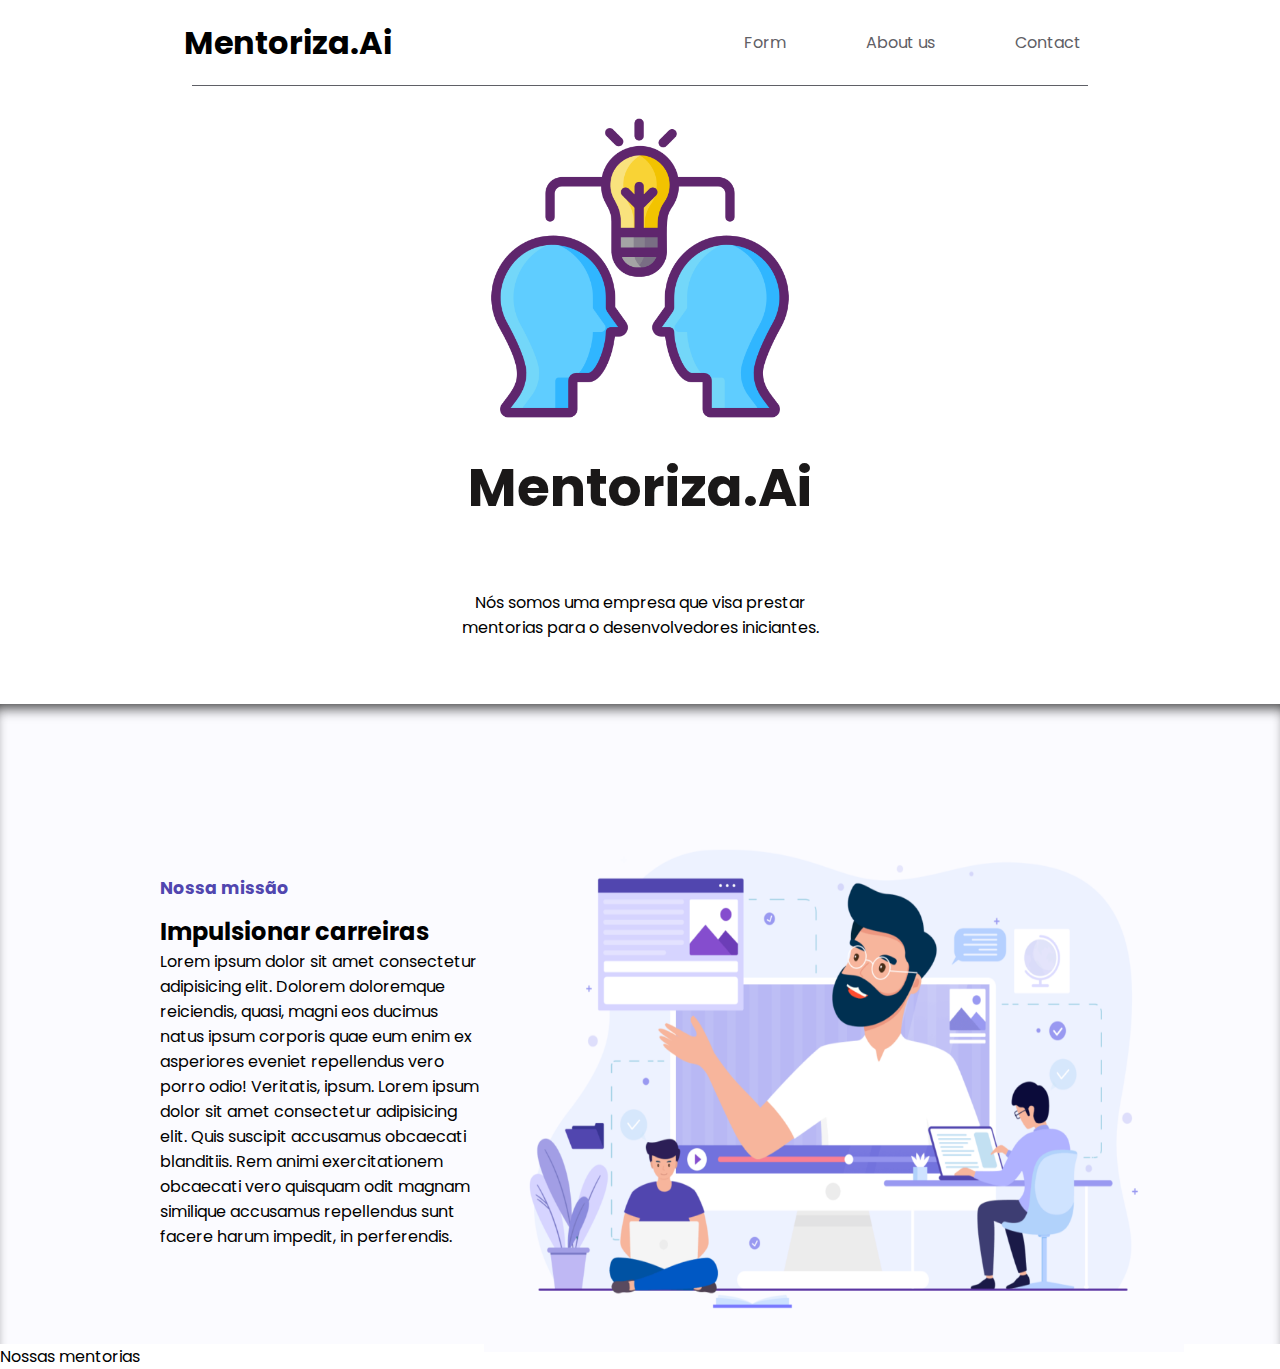
==== aboutUs.html @ 51d623b3 "First commit" ====
<!DOCTYPE html>
<html lang="en">
<head>
    <link rel="preconnect" href="https://fonts.googleapis.com">
    <link rel="preconnect" href="https://fonts.gstatic.com" crossorigin>    

    <meta charset="UTF-8">
    <meta http-equiv="X-UA-Compatible" content="IE=edge">
    <meta name="viewport" content="width=device-width, initial-scale=1.0">
    
    <title>About Us.Ai</title>

    <link href="https://fonts.googleapis.com/css2?family=Poppins&family=Staatliches&display=swap" rel="stylesheet">
    <link rel="shortcut icon" href="/assets/mentor.png" type="image/x-icon">
    <link rel="stylesheet" href="/style/aboutUs.css">
</head>
<body>
    <header>
        <div class="container-header">
            <nav>
                <h1><a href="aboutUs.html">Mentoriza.Ai</a></h1>
                <ul>
                    <li><a href="index.html">Form</a></li>
                    <li><a href="aboutUs.html">About us</a></li>
                    <li><a href="#">Contact</a></li>
                </ul>
            </nav>
            <div class="line"></div>
        </div>
    </header>
    <main>
        <section>
            <div class="container-apresentation">
                <img src="/assets/mentor.png" alt="">   
                <h1>Mentoriza.Ai</h1>
                <p>Nós somos uma empresa que visa prestar mentorias para o desenvolvedores iniciantes.</p>
            </div>
        </section>
        <section class="container">
            <div class="container-mission">
                <div class="mission">
                    <p>Nossa missão</p>
                    <h2>Impulsionar carreiras</h2>
                    <p>Lorem ipsum dolor sit amet consectetur adipisicing elit. Dolorem doloremque reiciendis, quasi, magni eos ducimus natus ipsum corporis quae eum enim ex asperiores eveniet repellendus vero porro odio! Veritatis, ipsum. Lorem ipsum dolor sit amet consectetur adipisicing elit. Quis suscipit accusamus obcaecati blanditiis. Rem animi exercitationem obcaecati vero quisquam odit magnam similique accusamus repellendus sunt facere harum impedit, in perferendis.
                    </p>
                </div>
                <div class="image-misison">
                    <figure>
                        <img src="/assets/Cover-1024x768.png" alt="">
                        
                    </figure>
                </div>
            </div>
        </section>
        <section>
            <div class="container-types">
                <div class="types">
                    <p>Nossas mentorias</p>
                </div>
            </div>
        </section>
    </main>
</body>
</html>
---- style/aboutUs.css ----
* {
    padding: 0;
    margin: 0;
    box-sizing: border-box;
}

body {
    background-color: #ffffff;
    font-family: 'Poppins', sans-serif;
}

div.container-header {
    max-width: 1920px;
    margin: 0 auto;        
    width: 100%;
    background-color: #ffffff;
    
}

h1 {
    font-weight: bold;
}

h1 a {
    text-decoration: none;
    color: #000;
}

header div nav, ul {
    display: flex;
    align-items: center;
    justify-content: space-around;
    
    padding: 15px;
}

nav ul {
    list-style: none;
    gap: 5em;
}

nav ul a {
    text-decoration: none;
    color: #5f6066;

}
nav ul a:hover {
    color: #000;
}

div.line {
    border-bottom: 1px solid #5f6066;
    width: 70%;
    margin: 0 auto;
}

/* section */

section .container-apresentation {
    display: flex;
    justify-content: center;
    align-items: center;
    flex-direction: column;

    text-align: center;
    
    margin: 2em auto;
    
    max-width: 400px;
    
}

section .container-apresentation img {
    width: 300px;
}

section .container-apresentation h1 {
    padding: 30px;
    font-size: 40pt;
    transition: all 0.5s;
    color: rgb(26, 24, 24);
}

section .container-apresentation p {
    margin-top: 2em;    
    padding-bottom: 2em;
}

section .container-apresentation h1:hover {
    transform: scale(2);
}


.container {
    width: 100%;
    background-color: #fbfbff;
    box-shadow: inset 0px 10px 13px -6px rgba(0,0,0,0.75);
    height: 40em;
}

 section .container-mission {
    display: flex;
    align-items: center;

    width: 80%;

    margin: 2em 10em;
    padding-top: 3em ;
}

.mission p:first-child {
    color: #5146af;
    font-weight: bold;
    line-height: 3em;
    font-size: 13pt;
}

.container-mission img {

    width: 700px;   
    height: 600px;
}
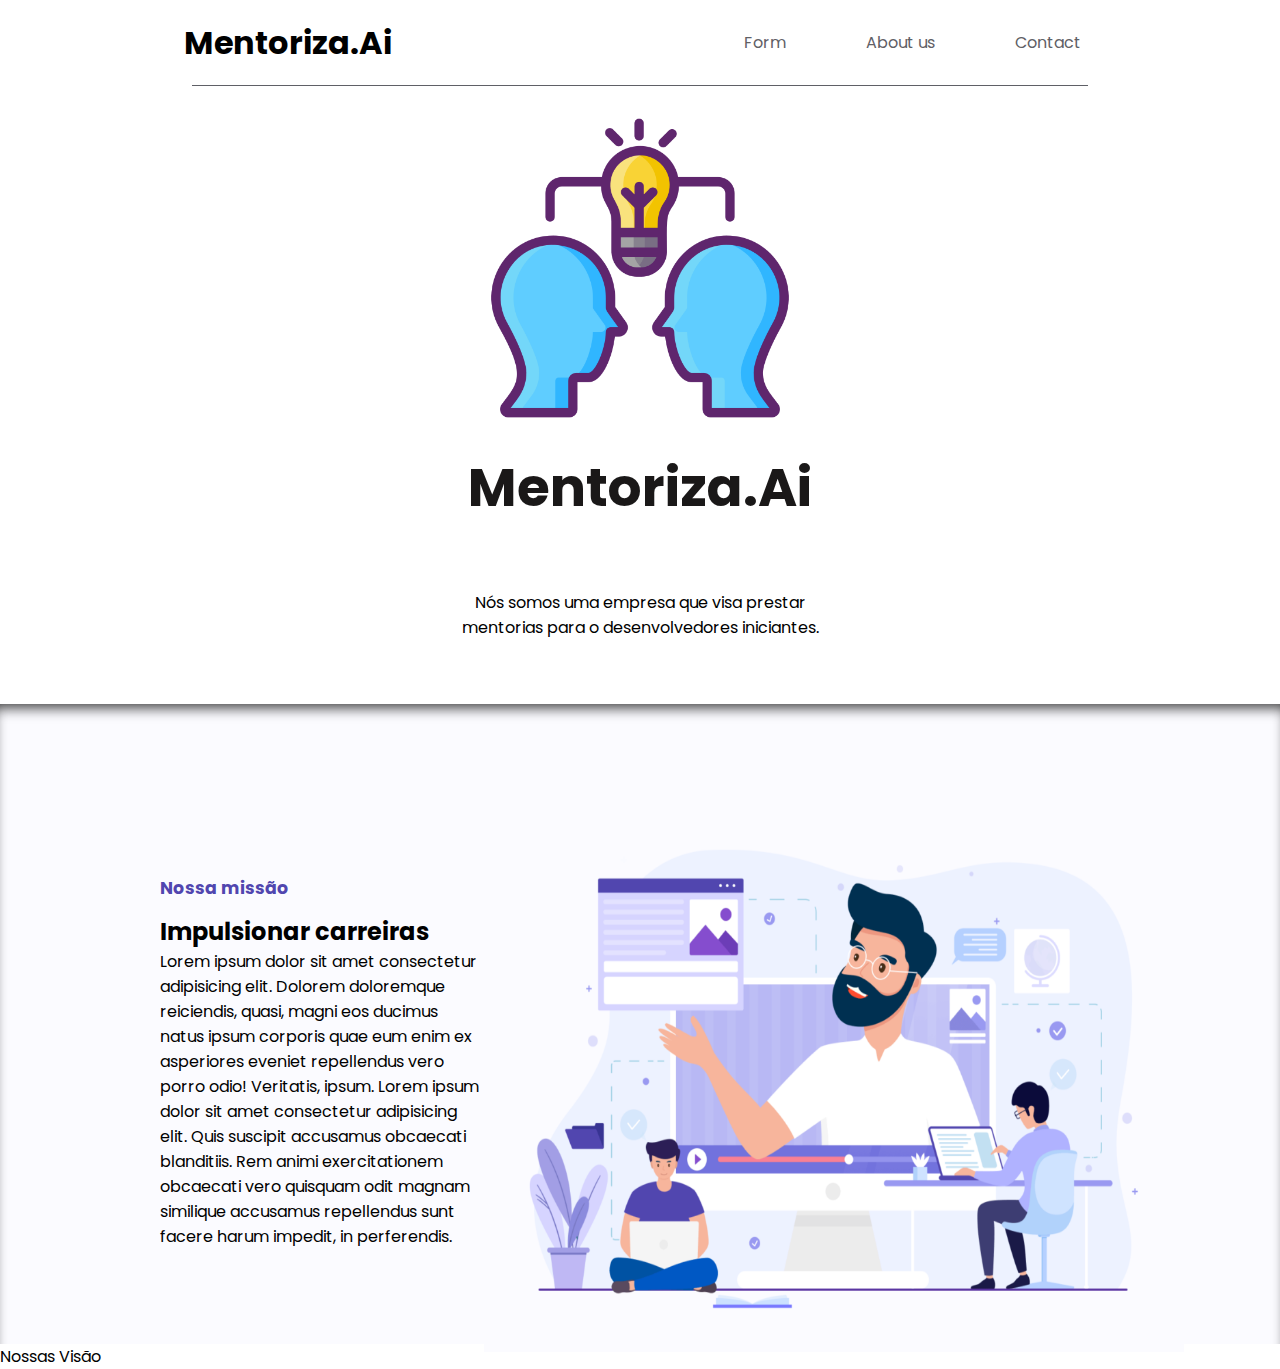
==== commit 3be98ac1: "first commit" ====
--- a/aboutUs.html
+++ b/aboutUs.html
@@ -53,9 +53,9 @@
             </div>
         </section>
         <section>
-            <div class="container-types">
-                <div class="types">
-                    <p>Nossas mentorias</p>
+            <div class="container-vision">
+                <div class="vision">
+                    <p>Nossas Visão</p>
                 </div>
             </div>
         </section>
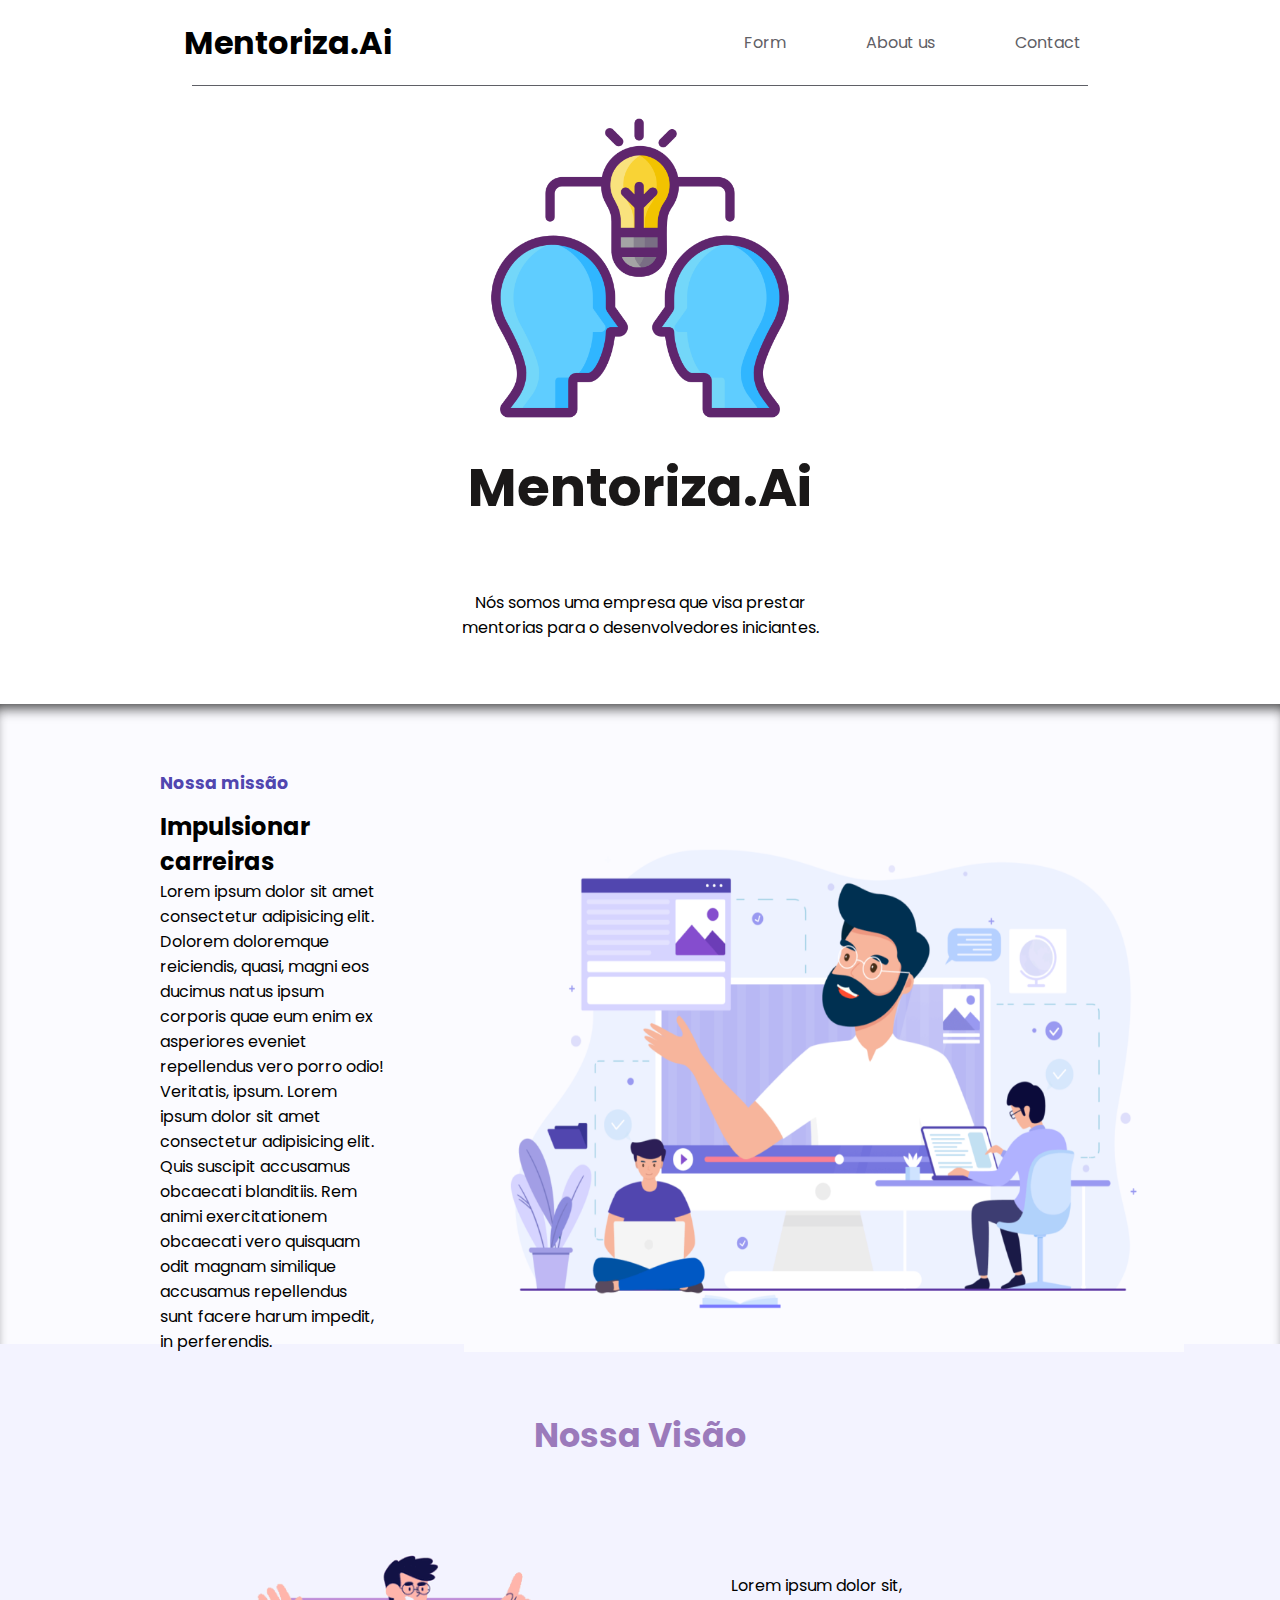
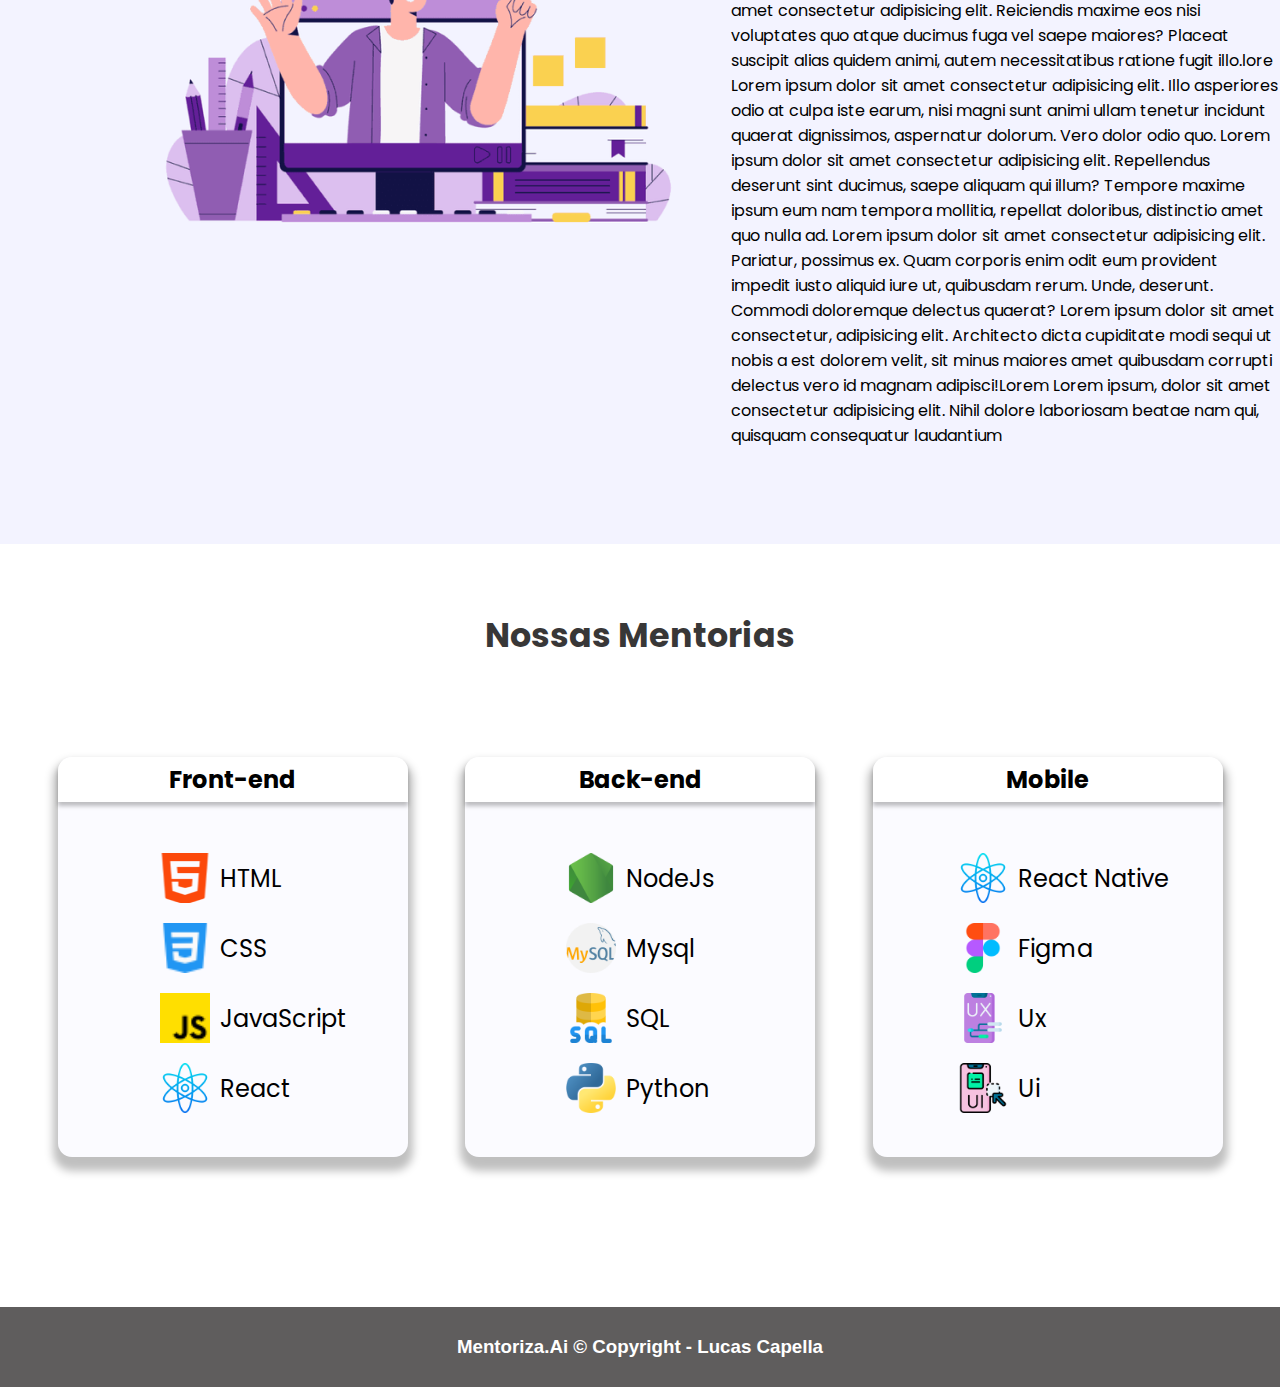
==== commit 47d8fe0e: "Projeto finalizado" ====
--- a/aboutUs.html
+++ b/aboutUs.html
@@ -55,10 +55,72 @@
         <section>
             <div class="container-vision">
                 <div class="vision">
-                    <p>Nossas Visão</p>
+                    <div class="our-vision">
+                        <h2>Nossa Visão</h2>
+                    </div> 
+                    <div class="content-vision">
+                         <img src="/assets/VISION.png " alt="mocinho saindo da tela">
+                        <div class="text-vision">
+                            <p>Lorem ipsum dolor sit,<br>amet consectetur adipisicing elit. Reiciendis maxime eos nisi voluptates quo atque ducimus fuga vel saepe maiores? Placeat suscipit alias quidem animi, autem necessitatibus ratione fugit illo.lore
+                            Lorem ipsum dolor sit amet consectetur adipisicing elit. Illo asperiores odio at culpa iste earum, nisi magni sunt animi ullam tenetur incidunt quaerat dignissimos, aspernatur dolorum. Vero dolor odio quo.
+                            Lorem ipsum dolor sit amet consectetur adipisicing elit. Repellendus deserunt sint ducimus, saepe aliquam qui illum? Tempore maxime ipsum eum nam tempora mollitia, repellat doloribus, distinctio amet quo nulla ad.
+                            Lorem ipsum dolor sit amet consectetur adipisicing elit. Pariatur, possimus ex. Quam corporis enim odit eum provident impedit iusto aliquid iure ut, quibusdam rerum. Unde, deserunt. Commodi doloremque delectus quaerat?
+                            Lorem ipsum dolor sit amet consectetur, adipisicing elit. Architecto dicta cupiditate modi sequi ut nobis a est dolorem velit, sit minus maiores amet quibusdam corrupti delectus vero id magnam adipisci!Lorem
+                            Lorem ipsum, dolor sit amet consectetur adipisicing elit. Nihil dolore laboriosam beatae nam qui, quisquam consequatur laudantium 
+                            </p>
+                        </div>
+                    </div>
+                </div>
+            </div>
+        </section>
+        <section>
+            <div class="container-mentoring">
+                <h2>Nossas Mentorias</h2>
+                <div class="our-mentoring">
+                    <div class="container-cards">
+                        <div class="expansive-card">
+                            <h3>Front-end</h3>
+                            <div class="card1 cards">
+                                <ul>
+                                    <li class="html">HTML</li>
+                                    <li class="css">CSS</li>
+                                    <li class="js">JavaScript</li>
+                                    <li class="react">React</li>
+                                </ul>
+                            </div>
+                        </div>
+                        <div class="expansive-card">
+                            <h3>Back-end</h3>
+                            <div class="card2">
+                                <ul>
+                                    <li class="node">NodeJs</li>
+                                    <li class="mysql">Mysql</li>
+                                    <li class="sql">SQL</li>
+                                    <li class="python">Python</li>
+                                </ul>
+                            </div>
+                        </div>
+                        <div class="expansive-card">
+                            <h3>Mobile</h3>
+                            <div class="card3">
+                                <ul>
+                                    <li class="reactNati">React Native</li>
+                                    <li class="fig">Figma</li>
+                                    <li class="ux">Ux</li>
+                                    <li class="ui">Ui</li>
+                                </ul>
+                            </div>
+                        </div>
+                    </div>
                 </div>
             </div>
         </section>
     </main>
+    <footer>
+        <div class="copyright">
+            <h3>Mentoriza.Ai © Copyright - Lucas Capella</h3>
+            
+        </div>
+    </footer>
 </body>
 </html>--- a/style/aboutUs.css
+++ b/style/aboutUs.css
@@ -1,3 +1,4 @@
+/* config initial */
 * {
     padding: 0;
     margin: 0;
@@ -8,6 +9,7 @@
     background-color: #ffffff;
     font-family: 'Poppins', sans-serif;
 }
+/* header */
 
 div.container-header {
     max-width: 1920px;
@@ -54,7 +56,7 @@
     margin: 0 auto;
 }
 
-/* section */
+/* FIrst-Content */
 
 section .container-apresentation {
     display: flex;
@@ -117,7 +119,298 @@
 
 .container-mission img {
 
-    width: 700px;   
+    padding-left: 5em;
+    width: 800px;   
     height: 600px;
 }
 
+/* our vision */ 
+
+div.vision {
+    background-color: #F3F3FF;
+    height: 50em;
+}
+
+div.our-vision h2{
+    text-align: center;
+    padding-top: 2em;
+    font-size: 25pt;
+    color: #9B7ABB;
+}
+
+.content-vision {
+    display: flex;
+    align-items: flex-start;
+
+}
+.content-vision img {
+    width: 900px;
+    margin-top: 42px;
+    margin-left: 106px;
+}
+.text-vision {
+    width: 900px;
+    padding: 7em 0 0 0;
+}
+
+/* our mentoring */
+
+div.container-mentoring h2 {
+    text-align: center;
+    font-size: 25pt;
+    padding: 2em;
+    color: #383737;
+}
+
+div.container-cards ul{
+    list-style: none;
+    display: block;
+
+}
+
+div.container-cards {
+    display: flex;
+    justify-content: space-evenly;
+}
+
+div.expansive-card {
+    width: 350px;
+    height: 400px;
+
+    margin-top: 30px ;
+
+    background: #FBFBFF;
+    box-shadow: 0px 9px 9px 5px rgba(0, 0, 0, 0.25);
+    border-radius: 14px;
+}
+
+div.expansive-card h3 {
+    text-align: center;
+    font-size: 24px;
+    padding: 5px;
+
+    background-color: #ffffff;
+    background: #FFFFFF;
+    box-shadow: 0px 4px 4px rgba(0, 0, 0, 0.25);
+    border-radius:  14px 14px 0 0;
+}
+
+div.expansive-card li {
+    display: flex;
+    align-items: center;
+    text-align: center;
+    gap: 10px;
+    font-size:  24px ;
+    line-height: em;
+}
+
+
+li.html, 
+.css, .js,
+.react, .node,
+.mysql, .sql, .python,
+.reactNati, .fig, .ux, .ui {
+    margin-top: 20px;
+}
+/* card 1 */
+
+.card1 {
+    display: flex;
+    flex-direction: column;
+    justify-content: center;
+    align-items: center;
+    padding:1em 0 0 2.5em;
+}
+
+li.html::before {
+    content: '';
+    background-image: url('/assets/html-5\ 1.png');
+    background-position: center;
+    background-repeat: no-repeat;
+    background-size: cover;
+    display: block;
+    width: 50px;
+    height: 50px;
+}
+
+li.css::before {
+    content: '';
+    background-image: url('/assets/css-3.png');
+    background-position: center;
+    background-repeat: no-repeat;
+    background-size: cover;
+    display: block;
+    width: 50px;
+    height: 50px;
+}
+
+
+li.js::before {
+    content: '';
+    background-image: url('/assets/js.png');
+    background-position: center;
+    background-repeat: no-repeat;
+    background-size: cover;
+    display: block;
+    width: 50px;
+    height: 50px;
+}
+
+
+li.react::before {
+    content: '';
+    background-image: url('/assets/atom.png');
+    background-position: center;
+    background-repeat: no-repeat;
+    background-size: cover;
+    display: block;
+    width: 50px;
+    height: 50px;
+}
+
+
+/* card2 */
+
+.card2 {
+    display: flex;
+    flex-direction: column;
+    align-items: center;
+    padding:1em 0 0 0em;
+}
+
+li.node::before {
+    content: '';
+    background-image: url('/assets/node-js.png');
+    background-position: center;
+    background-repeat: no-repeat;
+    background-size: cover;
+  
+    display: block;
+  
+    width: 50px;
+    height: 50px;
+    
+}
+
+li.mysql::before {
+    content: '';
+    background-image: url('/assets/mysql.png');
+    background-position: center;
+    background-repeat: no-repeat;
+    background-size: cover;
+  
+    display: block;
+  
+    width: 50px;
+    height: 50px;
+    
+}
+
+li.sql::before {
+    content: '';
+    background-image: url('/assets/sql-server.png');
+    background-position: center;
+    background-repeat: no-repeat;
+    background-size: cover;
+  
+    display: block;
+  
+    width: 50px;
+    height: 50px;
+    
+}
+
+li.python::before {
+    content: '';
+    background-image: url('/assets/python.png');
+    background-position: center;
+    background-repeat: no-repeat;
+    background-size: cover;
+  
+    display: block;
+  
+    width: 50px;
+    height: 50px;
+    
+}
+
+/* card 3 */
+
+.card3 {
+    display: flex;
+    flex-direction: column;
+    align-items: center;
+    padding:1em 0 0 2em;
+}
+
+li.reactNati::before {
+    content: '';
+    background-image: url('/assets/atom.png');
+    background-position: center;
+    background-repeat: no-repeat;
+    background-size: cover;
+  
+    display: block;
+  
+    width: 50px;
+    height: 50px;
+    
+}
+
+li.fig::before {
+    content: '';
+    background-image: url('/assets/figma.png');
+    background-position: center;
+    background-repeat: no-repeat;
+    background-size: cover;
+  
+    display: block;
+  
+    width: 50px;
+    height: 50px;
+    
+}
+
+li.ux::before {
+    content: '';
+    background-image: url('/assets/ux-design.png');
+    background-position: center;
+    background-repeat: no-repeat;
+    background-size: cover;
+  
+    display: block;
+  
+    width: 50px;
+    height: 50px;
+    
+}
+
+li.ui::before {
+    content: '';
+    background-image: url('/assets/ui-design.png');
+    background-position: center;
+    background-repeat: no-repeat;
+    background-size: cover;
+  
+    display: block;
+  
+    width: 50px;
+    height: 50px;
+    
+}
+
+/* footer */
+
+.copyright {
+    width: 100%;
+    height: 80px;
+    background-color: #5F5D5D;
+    margin-top: 150px;
+
+    font-family: 'Franklin Gothic Medium', 'Arial Narrow', Arial, sans-serif;
+    font-weight: 300;
+    display: flex;
+    align-items: center;
+    justify-content: center;
+    color:#FFFFFF ;
+}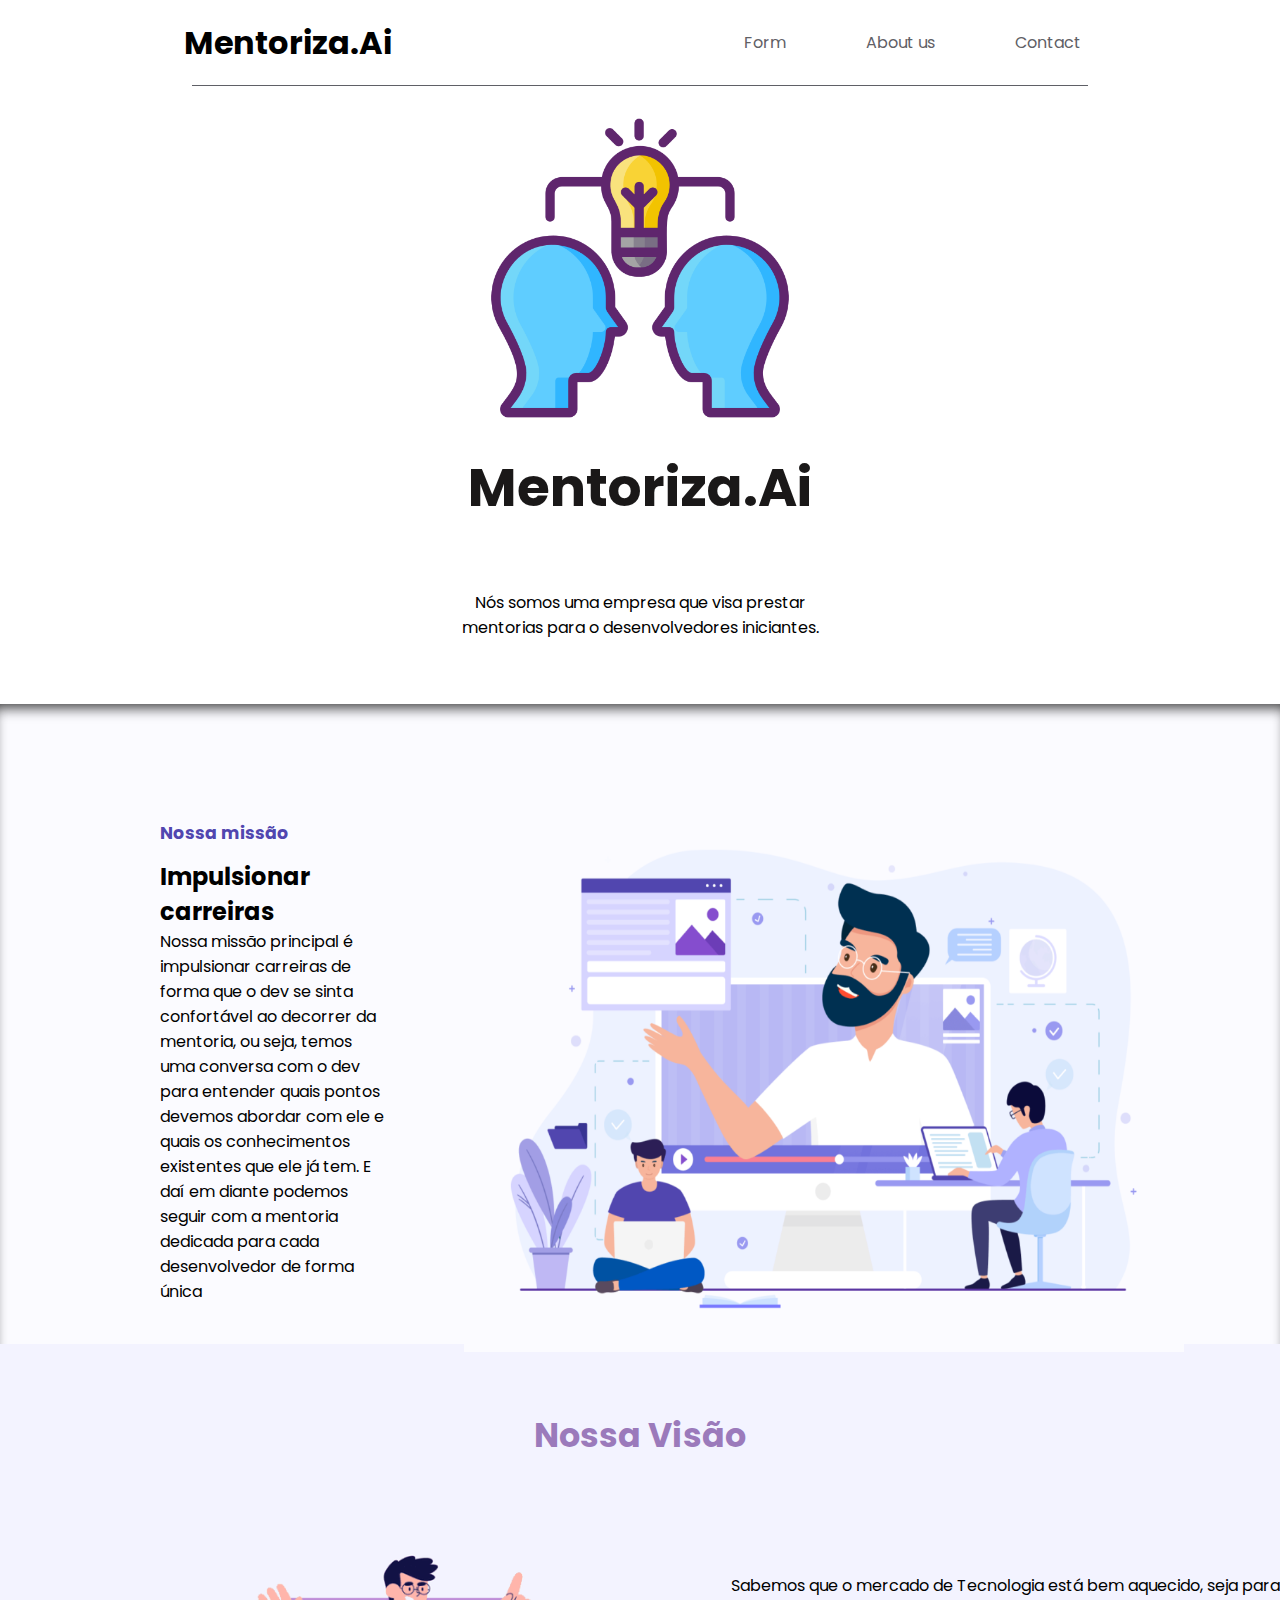
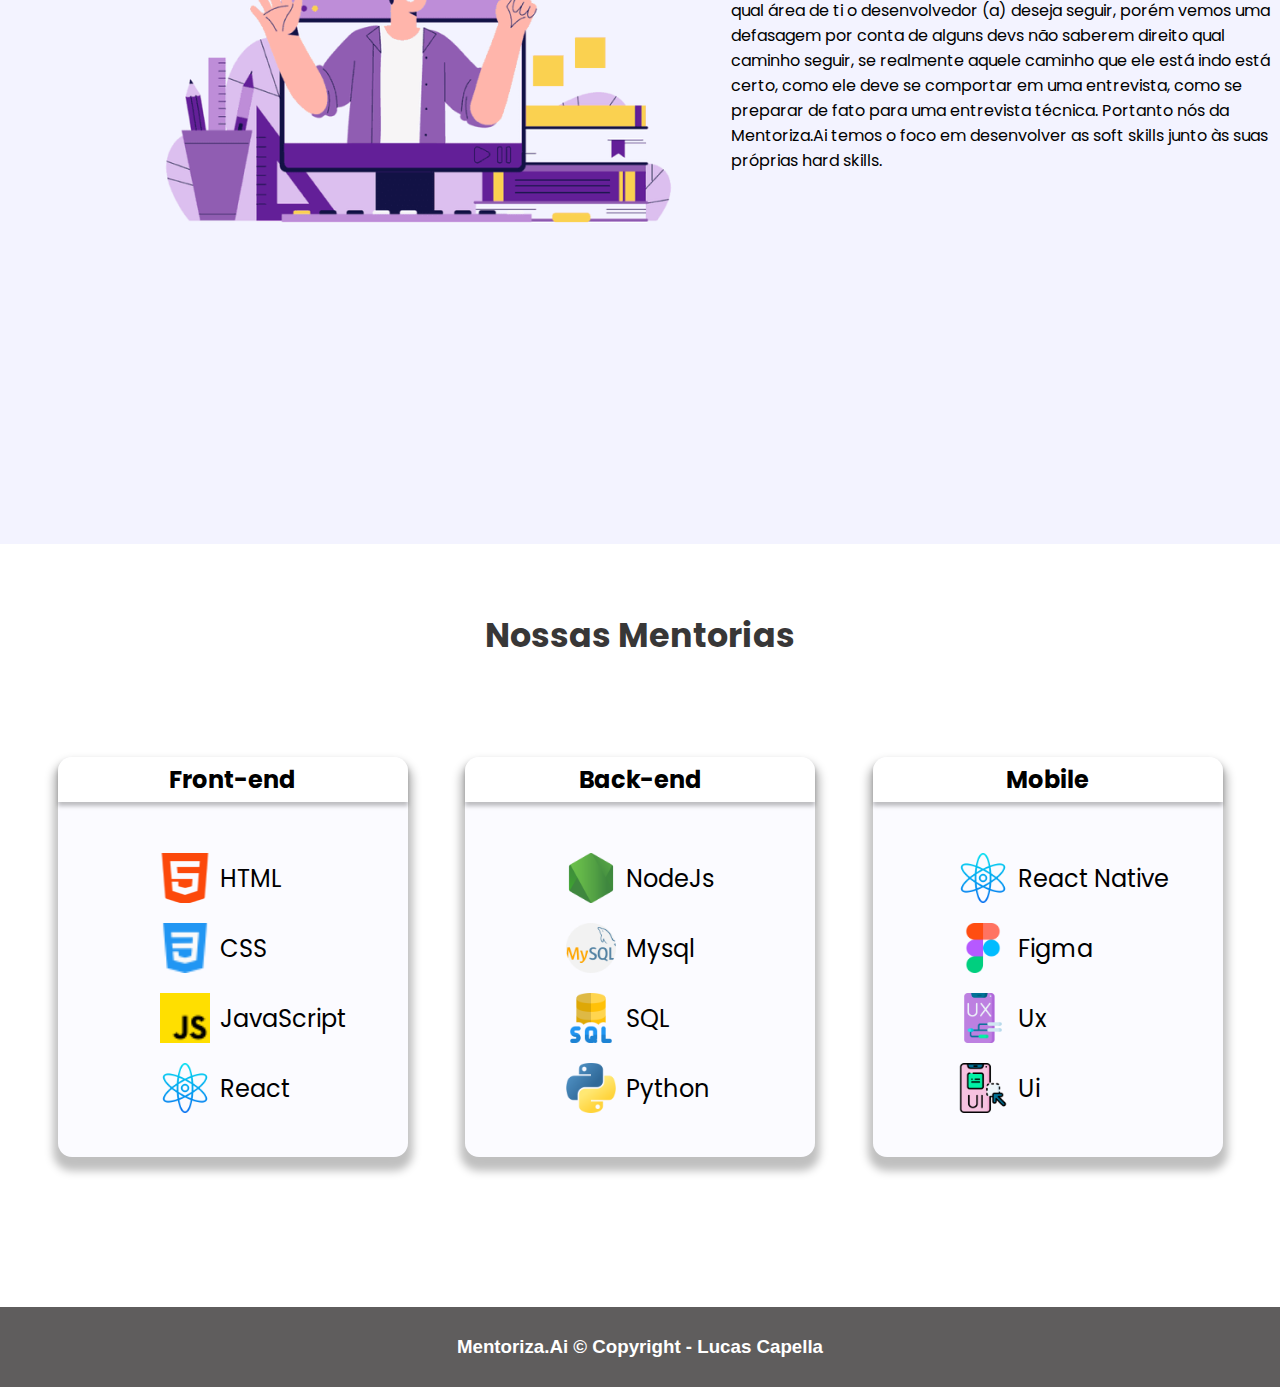
==== commit a7df0940: "Add files via upload" ====
--- a/aboutUs.html
+++ b/aboutUs.html
@@ -22,7 +22,7 @@
                 <ul>
                     <li><a href="index.html">Form</a></li>
                     <li><a href="aboutUs.html">About us</a></li>
-                    <li><a href="#">Contact</a></li>
+                    <li><a href="https://wa.me/5512997619402?text=Ol%C3%A1%2C+parab%C3%A9ns+pelo+site+Mentoriza.Ai" target="_blank">Contact</a></li>
                 </ul>
             </nav>
             <div class="line"></div>
@@ -41,7 +41,7 @@
                 <div class="mission">
                     <p>Nossa missão</p>
                     <h2>Impulsionar carreiras</h2>
-                    <p>Lorem ipsum dolor sit amet consectetur adipisicing elit. Dolorem doloremque reiciendis, quasi, magni eos ducimus natus ipsum corporis quae eum enim ex asperiores eveniet repellendus vero porro odio! Veritatis, ipsum. Lorem ipsum dolor sit amet consectetur adipisicing elit. Quis suscipit accusamus obcaecati blanditiis. Rem animi exercitationem obcaecati vero quisquam odit magnam similique accusamus repellendus sunt facere harum impedit, in perferendis.
+                    <p>Nossa missão principal é impulsionar carreiras de forma que o dev se sinta confortável ao decorrer da mentoria, ou seja, temos uma conversa com o dev para entender quais pontos devemos abordar com ele e quais os conhecimentos existentes que ele já tem. E daí em diante podemos seguir com a mentoria dedicada para cada desenvolvedor de forma única
                     </p>
                 </div>
                 <div class="image-misison">
@@ -61,12 +61,7 @@
                     <div class="content-vision">
                          <img src="/assets/VISION.png " alt="mocinho saindo da tela">
                         <div class="text-vision">
-                            <p>Lorem ipsum dolor sit,<br>amet consectetur adipisicing elit. Reiciendis maxime eos nisi voluptates quo atque ducimus fuga vel saepe maiores? Placeat suscipit alias quidem animi, autem necessitatibus ratione fugit illo.lore
-                            Lorem ipsum dolor sit amet consectetur adipisicing elit. Illo asperiores odio at culpa iste earum, nisi magni sunt animi ullam tenetur incidunt quaerat dignissimos, aspernatur dolorum. Vero dolor odio quo.
-                            Lorem ipsum dolor sit amet consectetur adipisicing elit. Repellendus deserunt sint ducimus, saepe aliquam qui illum? Tempore maxime ipsum eum nam tempora mollitia, repellat doloribus, distinctio amet quo nulla ad.
-                            Lorem ipsum dolor sit amet consectetur adipisicing elit. Pariatur, possimus ex. Quam corporis enim odit eum provident impedit iusto aliquid iure ut, quibusdam rerum. Unde, deserunt. Commodi doloremque delectus quaerat?
-                            Lorem ipsum dolor sit amet consectetur, adipisicing elit. Architecto dicta cupiditate modi sequi ut nobis a est dolorem velit, sit minus maiores amet quibusdam corrupti delectus vero id magnam adipisci!Lorem
-                            Lorem ipsum, dolor sit amet consectetur adipisicing elit. Nihil dolore laboriosam beatae nam qui, quisquam consequatur laudantium 
+                            <p>Sabemos que o mercado de Tecnologia está bem aquecido, seja para qual área de ti o desenvolvedor (a) deseja seguir, porém vemos uma defasagem por conta de alguns devs não saberem direito qual caminho seguir, se realmente aquele caminho que ele está indo está certo, como ele deve se comportar em uma entrevista, como se preparar de fato para uma entrevista técnica. Portanto nós da Mentoriza.Ai temos o foco em desenvolver as soft skills junto às suas próprias hard skills.
                             </p>
                         </div>
                     </div>
